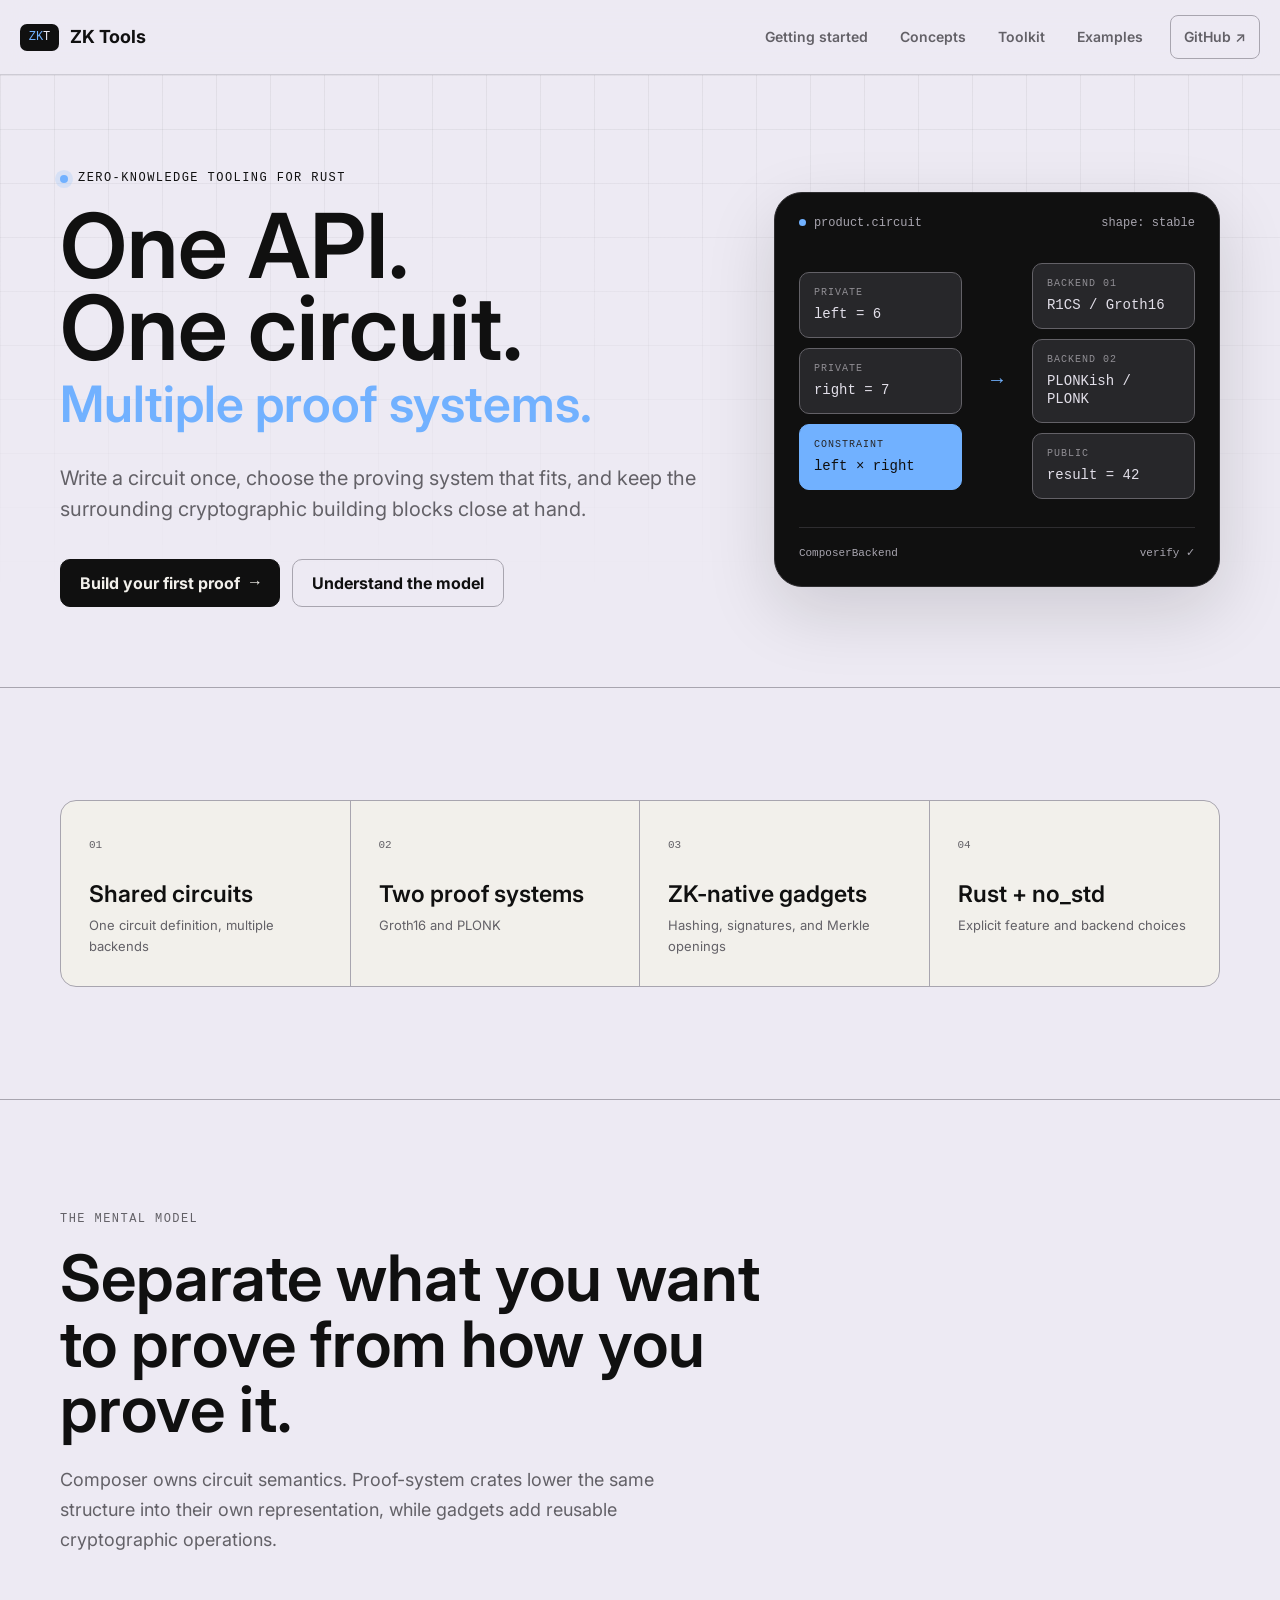
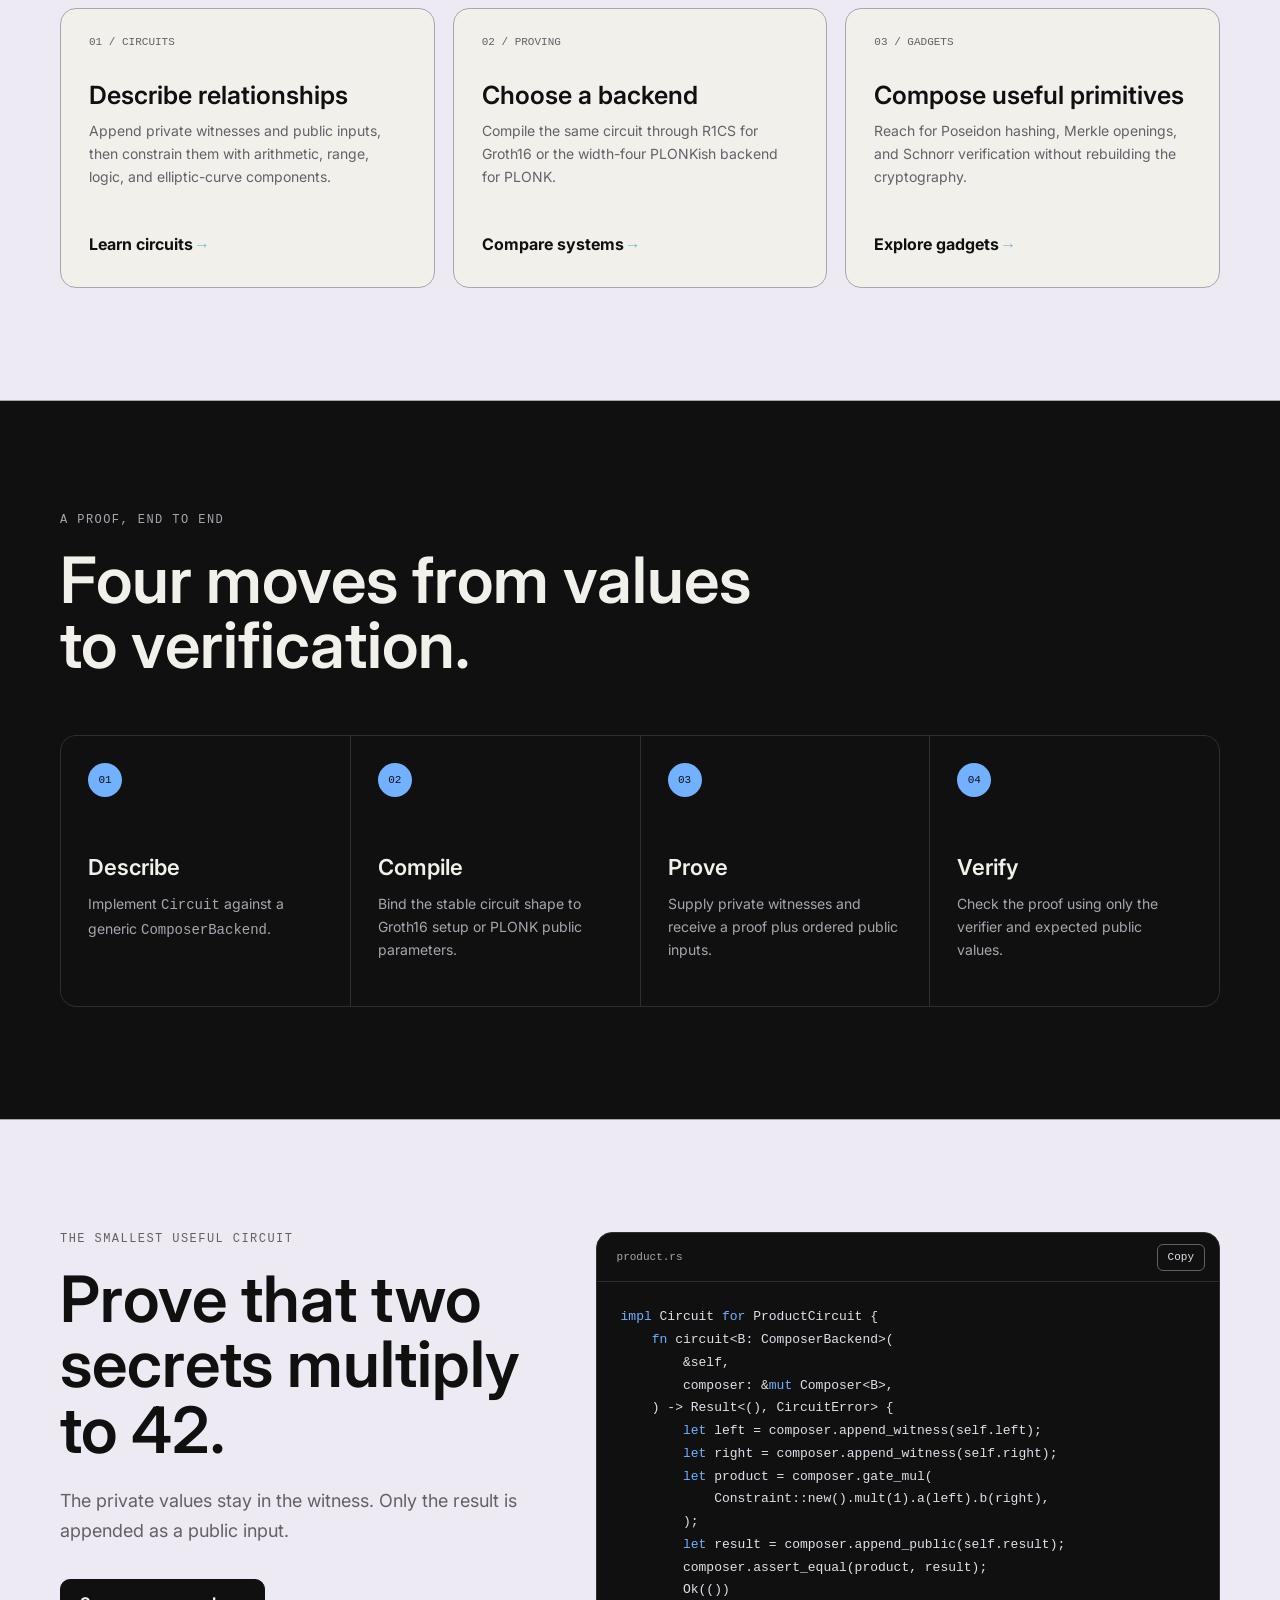
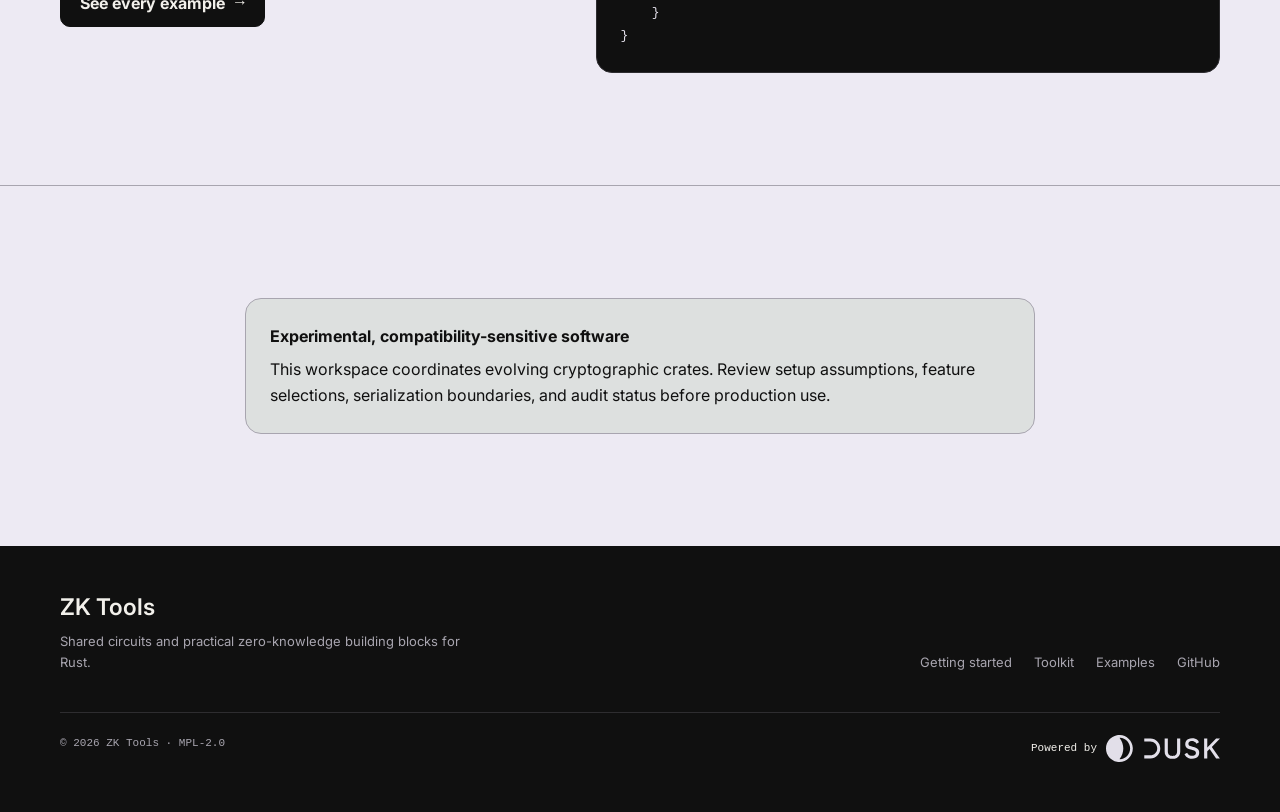
==== website/index.html @ fd23825f "Add first website iteration" ====
<!doctype html>
<html lang="en">
<head>
  <meta charset="utf-8">
  <meta name="viewport" content="width=device-width, initial-scale=1">
  <meta name="theme-color" content="#edeaf3">
  <meta name="description" content="A friendly guide to reusable zero-knowledge circuits, Groth16, PLONK, Poseidon, Merkle trees, and Schnorr signatures in Rust.">
  <meta property="og:title" content="ZK Tools — One API. One circuit. Multiple proof systems.">
  <meta property="og:description" content="Build reusable zero-knowledge circuits in Rust and prove them with Groth16 or PLONK.">
  <meta property="og:type" content="website">
  <meta property="og:url" content="https://dusk-network.github.io/zk-tools/">
  <meta name="twitter:card" content="summary">
  <title>ZK Tools — Zero-knowledge building blocks for Rust</title>
  <link rel="canonical" href="https://dusk-network.github.io/zk-tools/">
  <link rel="stylesheet" href="assets/styles.css">
  <script src="assets/site.js" defer></script>
</head>
<body>
  <a class="skip-link" href="#content">Skip to content</a>
  <header class="site-header">
    <div class="nav-wrap">
      <a class="wordmark" href="./" aria-label="ZK Tools home"><span class="wordmark-mark">ZK<span class="wordmark-t">T</span></span> ZK Tools</a>
      <button class="menu-button" type="button" aria-label="Open navigation" aria-expanded="false" data-menu-button>Menu</button>
      <nav class="site-nav" aria-label="Main navigation" data-navigation>
        <a href="guide/">Getting started</a>
        <a href="concepts/">Concepts</a>
        <a href="toolkit/">Toolkit</a>
        <a href="examples/">Examples</a>
        <a class="nav-github" href="https://github.com/dusk-network/zk-tools">GitHub ↗</a>
      </nav>
    </div>
  </header>

  <main id="content">
    <section class="hero">
      <div class="container hero-grid">
        <div>
          <p class="eyebrow"><span class="pulse"></span> Zero-knowledge tooling for Rust</p>
          <h1><span>One API.</span><span>One circuit.</span><span class="hero-accent">Multiple proof systems.</span></h1>
          <p class="hero-copy">Write a circuit once, choose the proving system that fits, and keep the surrounding cryptographic building blocks close at hand.</p>
          <div class="hero-actions">
            <a class="button button-primary" href="guide/">Build your first proof <span class="arrow">→</span></a>
            <a class="button button-ghost" href="concepts/">Understand the model</a>
          </div>
        </div>

        <div class="circuit-card" aria-label="Circuit compilation diagram">
          <div class="circuit-toolbar"><span><span class="status-dot"></span>product.circuit</span><span>shape: stable</span></div>
          <div class="circuit-flow">
            <div class="flow-stack">
              <div class="node"><small>private</small><strong>left = 6</strong></div>
              <div class="node"><small>private</small><strong>right = 7</strong></div>
              <div class="node node-accent"><small>constraint</small><strong>left × right</strong></div>
            </div>
            <div class="flow-arrow">→</div>
            <div class="flow-stack">
              <div class="node"><small>backend 01</small><strong>R1CS / Groth16</strong></div>
              <div class="node"><small>backend 02</small><strong>PLONKish / PLONK</strong></div>
              <div class="node"><small>public</small><strong>result = 42</strong></div>
            </div>
          </div>
          <div class="circuit-footer"><span>ComposerBackend</span><span>verify ✓</span></div>
        </div>
      </div>
    </section>

    <section class="section">
      <div class="container">
        <div class="metric-strip" aria-label="Project overview">
          <div class="metric"><span class="metric-index">01</span><span class="metric-value">Shared circuits</span><span class="metric-label">One circuit definition, multiple backends</span></div>
          <div class="metric"><span class="metric-index">02</span><span class="metric-value">Two proof systems</span><span class="metric-label">Groth16 and PLONK</span></div>
          <div class="metric"><span class="metric-index">03</span><span class="metric-value">ZK-native gadgets</span><span class="metric-label">Hashing, signatures, and Merkle openings</span></div>
          <div class="metric"><span class="metric-index">04</span><span class="metric-value">Rust + no_std</span><span class="metric-label">Explicit feature and backend choices</span></div>
        </div>
      </div>
    </section>

    <section class="section">
      <div class="container">
        <p class="section-kicker">The mental model</p>
        <h2 class="section-title">Separate what you want to prove from how you prove it.</h2>
        <p class="section-lede">Composer owns circuit semantics. Proof-system crates lower the same structure into their own representation, while gadgets add reusable cryptographic operations.</p>
        <div class="card-grid">
          <article class="card"><span class="card-number">01 / CIRCUITS</span><h3>Describe relationships</h3><p>Append private witnesses and public inputs, then constrain them with arithmetic, range, logic, and elliptic-curve components.</p><a class="card-link" href="concepts/#circuits">Learn circuits <span>→</span></a></article>
          <article class="card"><span class="card-number">02 / PROVING</span><h3>Choose a backend</h3><p>Compile the same circuit through R1CS for Groth16 or the width-four PLONKish backend for PLONK.</p><a class="card-link" href="toolkit/#proof-systems">Compare systems <span>→</span></a></article>
          <article class="card"><span class="card-number">03 / GADGETS</span><h3>Compose useful primitives</h3><p>Reach for Poseidon hashing, Merkle openings, and Schnorr verification without rebuilding the cryptography.</p><a class="card-link" href="toolkit/#gadgets">Explore gadgets <span>→</span></a></article>
        </div>
      </div>
    </section>

    <section class="section section-dark">
      <div class="container">
        <p class="section-kicker">A proof, end to end</p>
        <h2 class="section-title">Four moves from values to verification.</h2>
        <div class="steps">
          <article class="step"><span class="step-index">01</span><h3>Describe</h3><p>Implement <code>Circuit</code> against a generic <code>ComposerBackend</code>.</p></article>
          <article class="step"><span class="step-index">02</span><h3>Compile</h3><p>Bind the stable circuit shape to Groth16 setup or PLONK public parameters.</p></article>
          <article class="step"><span class="step-index">03</span><h3>Prove</h3><p>Supply private witnesses and receive a proof plus ordered public inputs.</p></article>
          <article class="step"><span class="step-index">04</span><h3>Verify</h3><p>Check the proof using only the verifier and expected public values.</p></article>
        </div>
      </div>
    </section>

    <section class="section">
      <div class="container split">
        <div>
          <p class="section-kicker">The smallest useful circuit</p>
          <h2 class="section-title">Prove that two secrets multiply to 42.</h2>
          <p class="section-lede">The private values stay in the witness. Only the result is appended as a public input.</p>
          <div class="hero-actions"><a class="button button-primary" href="examples/">See every example <span class="arrow">→</span></a></div>
        </div>
        <div class="code-block">
          <div class="code-head"><span>product.rs</span><button class="copy-button" type="button" data-copy>Copy</button></div>
          <pre><code><span class="syntax-key">impl</span> Circuit <span class="syntax-key">for</span> ProductCircuit {
    <span class="syntax-key">fn</span> circuit&lt;B: ComposerBackend&gt;(
        &amp;self,
        composer: &amp;<span class="syntax-key">mut</span> Composer&lt;B&gt;,
    ) -&gt; Result&lt;(), CircuitError&gt; {
        <span class="syntax-key">let</span> left = composer.append_witness(self.left);
        <span class="syntax-key">let</span> right = composer.append_witness(self.right);
        <span class="syntax-key">let</span> product = composer.gate_mul(
            Constraint::new().mult(1).a(left).b(right),
        );
        <span class="syntax-key">let</span> result = composer.append_public(self.result);
        composer.assert_equal(product, result);
        Ok(())
    }
}</code></pre>
        </div>
      </div>
    </section>

    <section class="section">
      <div class="narrow">
        <div class="callout"><strong>Experimental, compatibility-sensitive software</strong>This workspace coordinates evolving cryptographic crates. Review setup assumptions, feature selections, serialization boundaries, and audit status before production use.</div>
      </div>
    </section>
  </main>

  <footer class="site-footer">
    <div class="container">
      <div class="footer-grid">
        <div><h2 class="footer-title">ZK Tools</h2><p class="footer-copy">Shared circuits and practical zero-knowledge building blocks for Rust.</p></div>
        <nav class="footer-links" aria-label="Footer navigation"><a href="guide/">Getting started</a><a href="toolkit/">Toolkit</a><a href="examples/">Examples</a><a href="https://github.com/dusk-network/zk-tools">GitHub</a></nav>
      </div>
      <div class="footer-base"><span>© <span data-year>2026</span> ZK Tools · MPL-2.0</span><span class="powered">Powered by <a href="https://dusk.network" aria-label="Dusk"><img src="assets/dusk-logo.svg" alt="Dusk"></a></span></div>
    </div>
  </footer>
</body>
</html>
---- website/assets/styles.css ----
@import url("https://fonts.googleapis.com/css2?family=Inter:wght@400;500;600;700&display=swap");

:root {
  --ink: #101010;
  --muted: #636167;
  --paper: #edeaf3;
  --paper-bright: #f2f0eb;
  --line: #a8a5af;
  --accent: #71b1ff;
  --accent-dark: #7ab6d9;
  --charcoal: #101010;
  --charcoal-soft: #27272a;
  --radius-sm: 8px;
  --radius-md: 16px;
  --radius-lg: 28px;
  --shadow: 0 24px 70px rgba(16, 16, 16, 0.14);
  --display: "Söhne", "Inter", "Helvetica Neue", Arial, sans-serif;
  --body: "Söhne", "Inter", "Helvetica Neue", Arial, sans-serif;
  --mono: ui-monospace, "SFMono-Regular", "SF Mono", Menlo, Consolas, monospace;
}

* { box-sizing: border-box; }
html { scroll-behavior: smooth; }
body { margin: 0; color: var(--ink); background: var(--paper); font-family: var(--body); font-size: 16px; line-height: 1.65; -webkit-font-smoothing: antialiased; }
a { color: inherit; text-decoration-thickness: 1px; text-underline-offset: 4px; }
button { font: inherit; }
code, pre { font-family: var(--mono); }

.skip-link { position: fixed; left: 16px; top: -80px; z-index: 100; padding: 10px 14px; background: var(--accent); color: var(--ink); border-radius: var(--radius-sm); transition: top 160ms ease; }
.skip-link:focus { top: 16px; }
.site-header { position: sticky; top: 0; z-index: 50; background: rgba(237, 234, 243, 0.92); border-bottom: 1px solid rgba(16, 16, 16, 0.14); backdrop-filter: blur(16px); }
.nav-wrap { width: min(1240px, calc(100% - 40px)); min-height: 74px; margin: 0 auto; display: flex; align-items: center; justify-content: space-between; gap: 28px; }
.wordmark { display: inline-flex; align-items: center; gap: 11px; font-family: var(--display); font-size: 18px; font-weight: 700; letter-spacing: 0; text-decoration: none; }
.wordmark-mark { min-width: 39px; height: 27px; padding: 0 6px; display: inline-flex; align-items: center; justify-content: center; background: var(--ink); color: var(--accent); border-radius: 7px; font: 500 12px/1 var(--mono); }
.wordmark-t { color: var(--paper); }
.site-nav { display: flex; align-items: center; gap: 6px; }
.site-nav a { padding: 9px 13px; color: var(--muted); border-radius: 8px; font-size: 14px; font-weight: 600; text-decoration: none; }
.site-nav a:hover, .site-nav a[aria-current="page"] { color: var(--ink); background: rgba(21, 24, 20, 0.06); }
.nav-github { border: 1px solid var(--line); margin-left: 8px; }
.menu-button { display: none; width: 42px; height: 42px; border: 1px solid var(--line); border-radius: 9px; background: transparent; cursor: pointer; }

.container { width: min(1160px, calc(100% - 40px)); margin: 0 auto; }
.narrow { width: min(790px, calc(100% - 40px)); margin: 0 auto; }
.section { padding: 112px 0; border-top: 1px solid var(--line); }
.section-dark { color: var(--paper-bright); background: var(--charcoal); }
.section-kicker, .eyebrow { margin: 0 0 18px; color: var(--muted); font: 500 12px/1.3 var(--mono); letter-spacing: .12em; text-transform: uppercase; }
.section-dark .section-kicker { color: #a8a5af; }
.section-title { max-width: 760px; margin: 0; font: 600 clamp(36px, 5vw, 64px)/1.02 var(--display); letter-spacing: 0; }
.section-lede { max-width: 660px; margin: 24px 0 0; color: var(--muted); font-size: 18px; }
.section-dark .section-lede { color: #dde0df; }

.hero { position: relative; overflow: hidden; padding: 96px 0 80px; }
.hero::before { content: ""; position: absolute; inset: 0; pointer-events: none; background-image: linear-gradient(rgba(16,16,16,.055) 1px, transparent 1px), linear-gradient(90deg, rgba(16,16,16,.055) 1px, transparent 1px); background-size: 54px 54px; mask-image: linear-gradient(to bottom, black, transparent 86%); }
.hero-grid { position: relative; display: grid; grid-template-columns: minmax(0, 1.18fr) minmax(370px, .82fr); gap: 72px; align-items: center; }
.hero .eyebrow { display: flex; align-items: center; gap: 10px; color: var(--ink); }
.pulse { width: 8px; height: 8px; background: var(--accent); border-radius: 50%; box-shadow: 0 0 0 5px rgba(113,177,255,.18); }
.hero h1 { max-width: 800px; margin: 0; font: 600 clamp(54px, 7vw, 92px)/.92 var(--display); letter-spacing: 0; }
.hero h1 span { display: block; color: var(--ink); }
.hero h1 .hero-accent { margin-top: .18em; color: var(--accent); font-size: .56em; line-height: 1.05; }
.hero-copy { max-width: 640px; margin: 32px 0 0; color: var(--muted); font-size: 20px; line-height: 1.55; }
.hero-actions { display: flex; flex-wrap: wrap; gap: 12px; margin-top: 34px; }
.button { display: inline-flex; align-items: center; justify-content: center; gap: 10px; min-height: 48px; padding: 0 19px; border: 1px solid var(--ink); border-radius: 10px; font-weight: 700; text-decoration: none; transition: transform 160ms ease, box-shadow 160ms ease, background 160ms ease; }
.button:hover { transform: translateY(-2px); box-shadow: 0 9px 24px rgba(16,16,16,.12); }
.button-primary { background: var(--ink); color: var(--paper-bright); }
.button-accent { background: var(--accent); color: var(--ink); border-color: var(--accent); }
.button-ghost { border-color: var(--line); }
.arrow { font-family: var(--mono); }

.circuit-card { position: relative; padding: 24px; color: #e2dfe9; background: var(--charcoal); border: 1px solid #2e2d30; border-radius: var(--radius-lg); box-shadow: var(--shadow); }
.circuit-toolbar { display: flex; justify-content: space-between; align-items: center; margin-bottom: 34px; color: #a8a5af; font: 12px/1 var(--mono); }
.status-dot { display: inline-block; width: 7px; height: 7px; margin-right: 8px; background: var(--accent); border-radius: 50%; }
.circuit-flow { display: grid; grid-template-columns: 1fr 46px 1fr; gap: 12px; align-items: center; }
.flow-stack { display: grid; gap: 10px; }
.node { padding: 14px; border: 1px solid #636167; border-radius: 10px; background: var(--charcoal-soft); }
.node small { display: block; color: #908e94; font: 10px/1.2 var(--mono); text-transform: uppercase; letter-spacing: .1em; }
.node strong { display: block; margin-top: 6px; font: 500 14px/1.3 var(--mono); }
.node-accent { color: var(--ink); background: var(--accent); border-color: var(--accent); }
.node-accent small { color: #27272a; }
.flow-arrow { color: var(--accent); text-align: center; font: 20px/1 var(--mono); }
.circuit-footer { display: flex; justify-content: space-between; margin-top: 28px; padding-top: 18px; color: #a8a5af; border-top: 1px solid #2e2d30; font: 11px/1.4 var(--mono); }

.metric-strip { display: grid; grid-template-columns: repeat(4, 1fr); border: 1px solid var(--line); border-radius: var(--radius-md); overflow: hidden; background: var(--paper-bright); }
.metric { min-height: 150px; padding: 28px; border-right: 1px solid var(--line); }
.metric:last-child { border-right: 0; }
.metric-index { color: var(--muted); font: 11px/1 var(--mono); }
.metric-value { display: block; margin-top: 25px; font: 600 23px/1.15 var(--display); letter-spacing: 0; }
.metric-label { display: block; margin-top: 8px; color: var(--muted); font-size: 13px; }

.card-grid { display: grid; grid-template-columns: repeat(3, 1fr); gap: 18px; margin-top: 54px; }
.card { min-height: 280px; padding: 28px; display: flex; flex-direction: column; background: var(--paper-bright); border: 1px solid var(--line); border-radius: var(--radius-md); transition: transform 180ms ease, box-shadow 180ms ease; }
.card:hover { transform: translateY(-4px); box-shadow: 0 18px 40px rgba(24,28,23,.08); }
.card-number { color: var(--muted); font: 11px/1 var(--mono); }
.card h3 { margin: 34px 0 10px; font: 600 25px/1.05 var(--display); letter-spacing: 0; }
.card p { margin: 0; color: var(--muted); font-size: 14px; }
.card-link { margin-top: auto; padding-top: 28px; font-weight: 700; text-decoration: none; }
.card-link span { color: var(--accent-dark); font-family: var(--mono); }

.steps { display: grid; grid-template-columns: repeat(4, 1fr); gap: 1px; margin-top: 58px; background: #2e2d30; border: 1px solid #2e2d30; border-radius: var(--radius-md); overflow: hidden; }
.step { min-height: 270px; padding: 27px; background: var(--charcoal); }
.step-index { display: inline-grid; place-items: center; width: 34px; height: 34px; color: var(--ink); background: var(--accent); border-radius: 50%; font: 500 11px/1 var(--mono); }
.step h3 { margin: 58px 0 12px; font: 600 22px/1.1 var(--display); }
.step p { margin: 0; color: #a8a5af; font-size: 14px; }

.code-block { position: relative; overflow: hidden; color: #e2dfe9; background: #101010; border: 1px solid #2e2d30; border-radius: var(--radius-md); }
.code-head { min-height: 49px; padding: 0 14px 0 20px; display: flex; align-items: center; justify-content: space-between; color: #a8a5af; border-bottom: 1px solid #2e2d30; font: 11px/1 var(--mono); }
.copy-button { padding: 7px 10px; color: #e2dfe9; background: transparent; border: 1px solid #636167; border-radius: 6px; cursor: pointer; }
.copy-button:hover, .copy-button[data-copied] { color: var(--ink); background: var(--accent); border-color: var(--accent); }
pre { margin: 0; padding: 24px; overflow-x: auto; font-size: 13px; line-height: 1.75; tab-size: 4; }
.syntax-key { color: #71b1ff; }
.syntax-type { color: #7ab6d9; }
.syntax-comment { color: #908e94; }
.syntax-string { color: #e2dfe9; }

.split { display: grid; grid-template-columns: .85fr 1.15fr; gap: 74px; align-items: start; }
.callout { padding: 24px; background: #dde0df; border: 1px solid #a8a5af; border-radius: var(--radius-md); }
.callout strong { display: block; margin-bottom: 7px; font-family: var(--display); }

.page-hero { padding: 80px 0 64px; }
.breadcrumbs { margin: 0 0 28px; color: var(--muted); font: 12px/1 var(--mono); }
.breadcrumbs a { text-decoration: none; }
.page-hero h1 { max-width: 900px; margin: 0; font: 600 clamp(48px, 7vw, 82px)/.95 var(--display); letter-spacing: 0; }
.page-hero p { max-width: 680px; margin: 26px 0 0; color: var(--muted); font-size: 20px; }
.docs-layout { display: grid; grid-template-columns: 220px minmax(0, 760px); gap: 80px; align-items: start; padding: 64px 0 120px; }
.docs-sidebar { position: sticky; top: 106px; }
.docs-sidebar strong { display: block; margin-bottom: 14px; font: 600 13px/1 var(--display); }
.docs-sidebar a { display: block; padding: 7px 0; color: var(--muted); font-size: 13px; text-decoration: none; }
.docs-sidebar a:hover { color: var(--ink); }
.docs-content h2 { margin: 72px 0 18px; font: 600 38px/1.08 var(--display); letter-spacing: 0; }
.docs-content h2:first-child { margin-top: 0; }
.docs-content h3 { margin: 38px 0 12px; font: 600 23px/1.15 var(--display); letter-spacing: 0; }
.docs-content p, .docs-content li { color: #2e2d30; }
.docs-content li + li { margin-top: 8px; }
.docs-content .code-block { margin: 24px 0 32px; }
.docs-content .callout { margin: 28px 0; }
.inline-code { padding: 2px 6px; color: var(--ink); background: #e2dfe9; border-radius: 5px; font: 13px/1.5 var(--mono); }
.doc-next { display: flex; justify-content: space-between; gap: 20px; margin-top: 80px; padding-top: 28px; border-top: 1px solid var(--line); }
.doc-next a { font-weight: 700; text-decoration: none; }

.tool-list { margin-top: 42px; border-top: 1px solid var(--line); }
.tool-row { display: grid; grid-template-columns: 46px 210px 1fr auto; gap: 20px; align-items: center; padding: 24px 0; border-bottom: 1px solid var(--line); }
.tool-index { color: var(--muted); font: 11px/1 var(--mono); }
.tool-name { font: 600 18px/1.2 var(--display); }
.tool-desc { color: var(--muted); font-size: 14px; }
.tag { display: inline-flex; padding: 5px 8px; color: #27272a; background: #dde0df; border-radius: 5px; font: 10px/1 var(--mono); text-transform: uppercase; letter-spacing: .08em; }
.tabs { margin-top: 30px; }
.tab-list { display: flex; flex-wrap: wrap; gap: 8px; margin-bottom: 12px; }
.tab-list button { padding: 9px 13px; color: var(--muted); background: transparent; border: 1px solid var(--line); border-radius: 8px; cursor: pointer; }
.tab-list button[aria-selected="true"] { color: var(--ink); background: var(--accent); border-color: var(--accent-dark); }
[hidden] { display: none !important; }

.site-footer { padding: 50px 0; color: #a8a5af; background: #101010; }
.footer-grid { display: grid; grid-template-columns: 1fr auto; gap: 30px; align-items: end; }
.footer-title { margin: 0; color: var(--paper-bright); font: 600 23px/1 var(--display); letter-spacing: 0; }
.footer-copy { max-width: 430px; margin: 12px 0 0; font-size: 13px; }
.footer-links { display: flex; gap: 22px; font-size: 13px; }
.footer-links a { text-decoration: none; }
.footer-base { display: flex; justify-content: space-between; margin-top: 38px; padding-top: 22px; border-top: 1px solid #2e2d30; font: 11px/1.5 var(--mono); }
.powered { display: inline-flex; align-items: center; gap: 9px; color: var(--paper-bright); }
.powered a { display: inline-flex; color: var(--accent); }
.powered img { display: block; width: 114px; height: auto; }

@media (max-width: 900px) {
  .menu-button { display: inline-grid; place-items: center; }
  .site-nav { display: none; position: absolute; inset: 74px 20px auto; padding: 12px; background: var(--paper-bright); border: 1px solid var(--line); border-radius: 12px; box-shadow: var(--shadow); }
  .site-nav[data-open] { display: grid; }
  .nav-github { margin-left: 0; }
  .hero-grid, .split { grid-template-columns: 1fr; }
  .hero-grid { gap: 50px; }
  .circuit-card { max-width: 620px; }
  .card-grid { grid-template-columns: repeat(2, 1fr); }
  .metric-strip, .steps { grid-template-columns: repeat(2, 1fr); }
  .metric:nth-child(2) { border-right: 0; }
  .metric:nth-child(-n+2) { border-bottom: 1px solid var(--line); }
  .docs-layout { grid-template-columns: 1fr; gap: 32px; }
  .docs-sidebar { position: static; display: none; }
}

@media (max-width: 620px) {
  .nav-wrap, .container, .narrow { width: min(100% - 28px, 1160px); }
  .section { padding: 80px 0; }
  .hero { padding-top: 70px; }
  .hero h1 { font-size: clamp(52px, 18vw, 78px); }
  .hero-copy { font-size: 18px; }
  .circuit-flow { grid-template-columns: 1fr; }
  .flow-arrow { transform: rotate(90deg); }
  .card-grid, .metric-strip, .steps { grid-template-columns: 1fr; }
  .metric, .metric:nth-child(2) { border-right: 0; border-bottom: 1px solid var(--line); }
  .metric:last-child { border-bottom: 0; }
  .tool-row { grid-template-columns: 34px 1fr; }
  .tool-desc { grid-column: 2; }
  .tool-row .tag { grid-column: 2; justify-self: start; }
  .footer-grid { grid-template-columns: 1fr; }
  .footer-links { flex-wrap: wrap; }
  .footer-base { display: grid; gap: 10px; }
  .doc-next { flex-direction: column; }
}

@media (prefers-reduced-motion: reduce) {
  html { scroll-behavior: auto; }
  *, *::before, *::after { transition-duration: .01ms !important; }
}
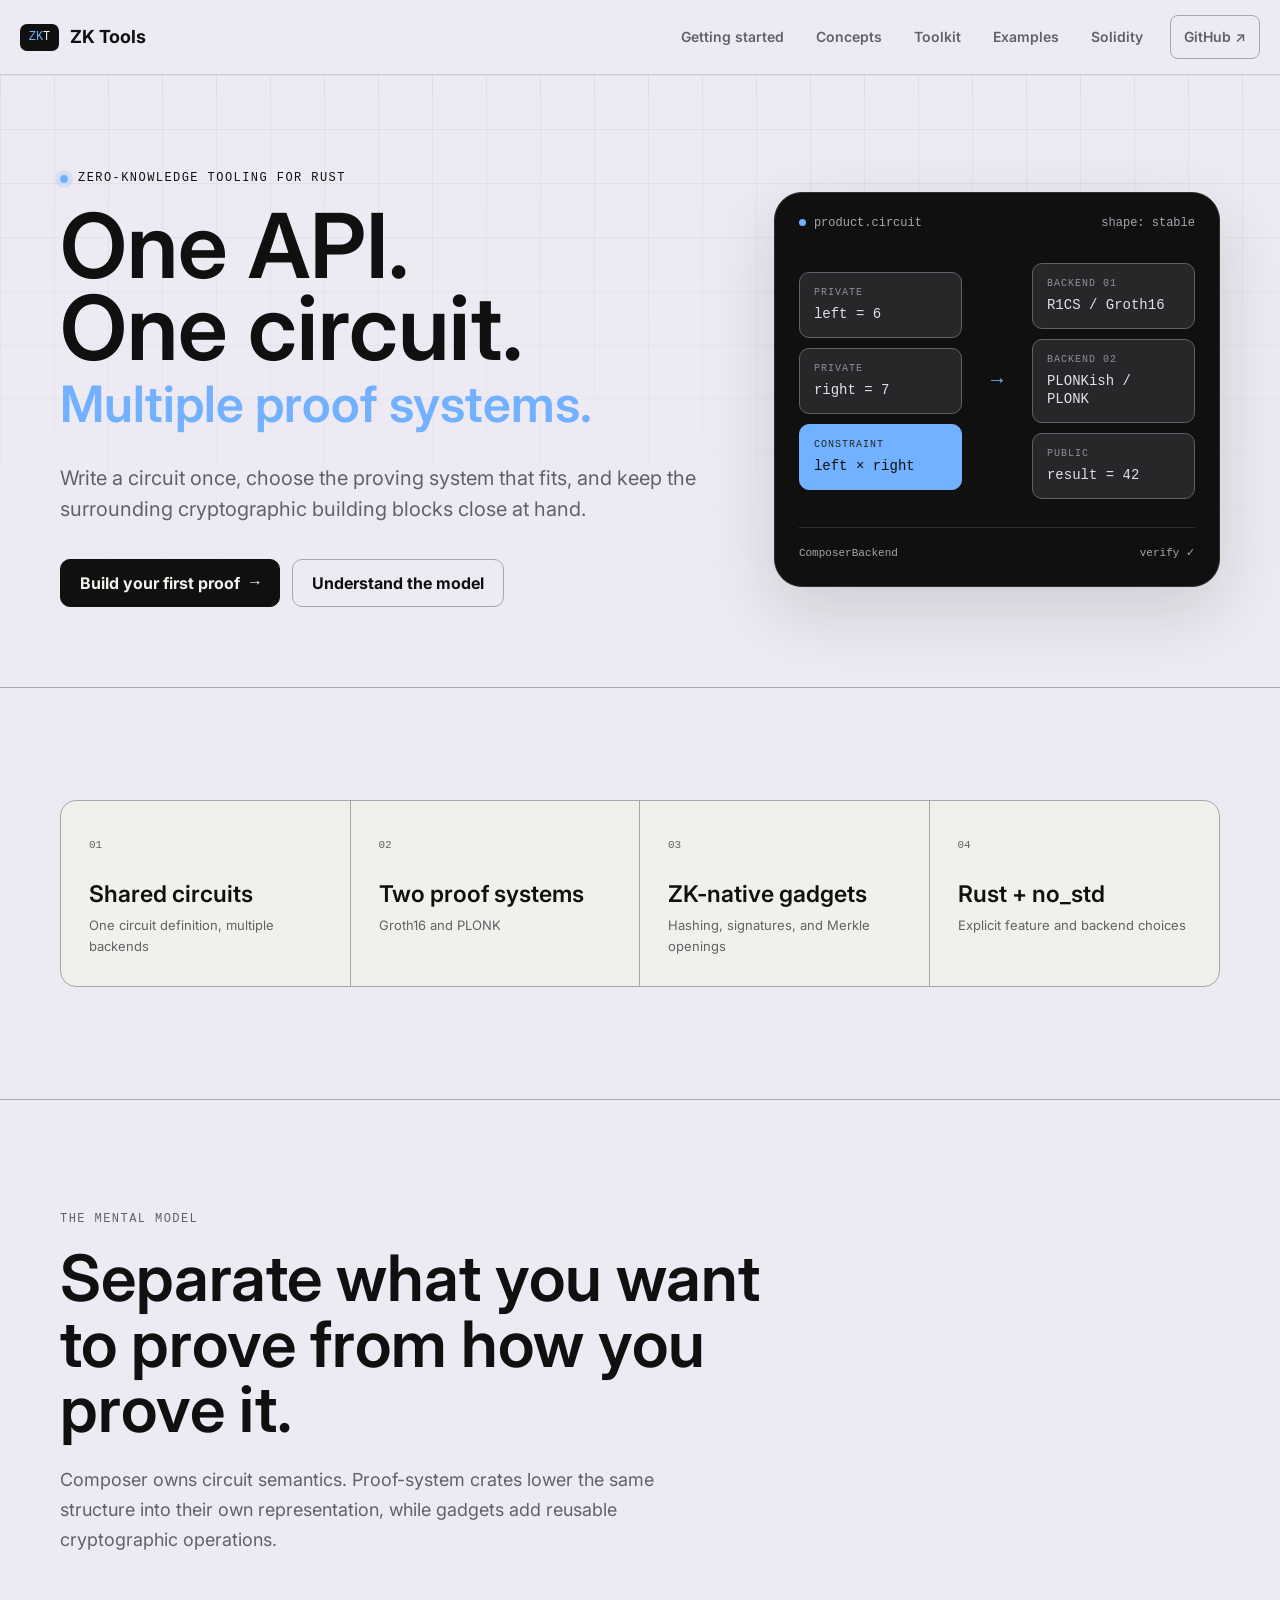
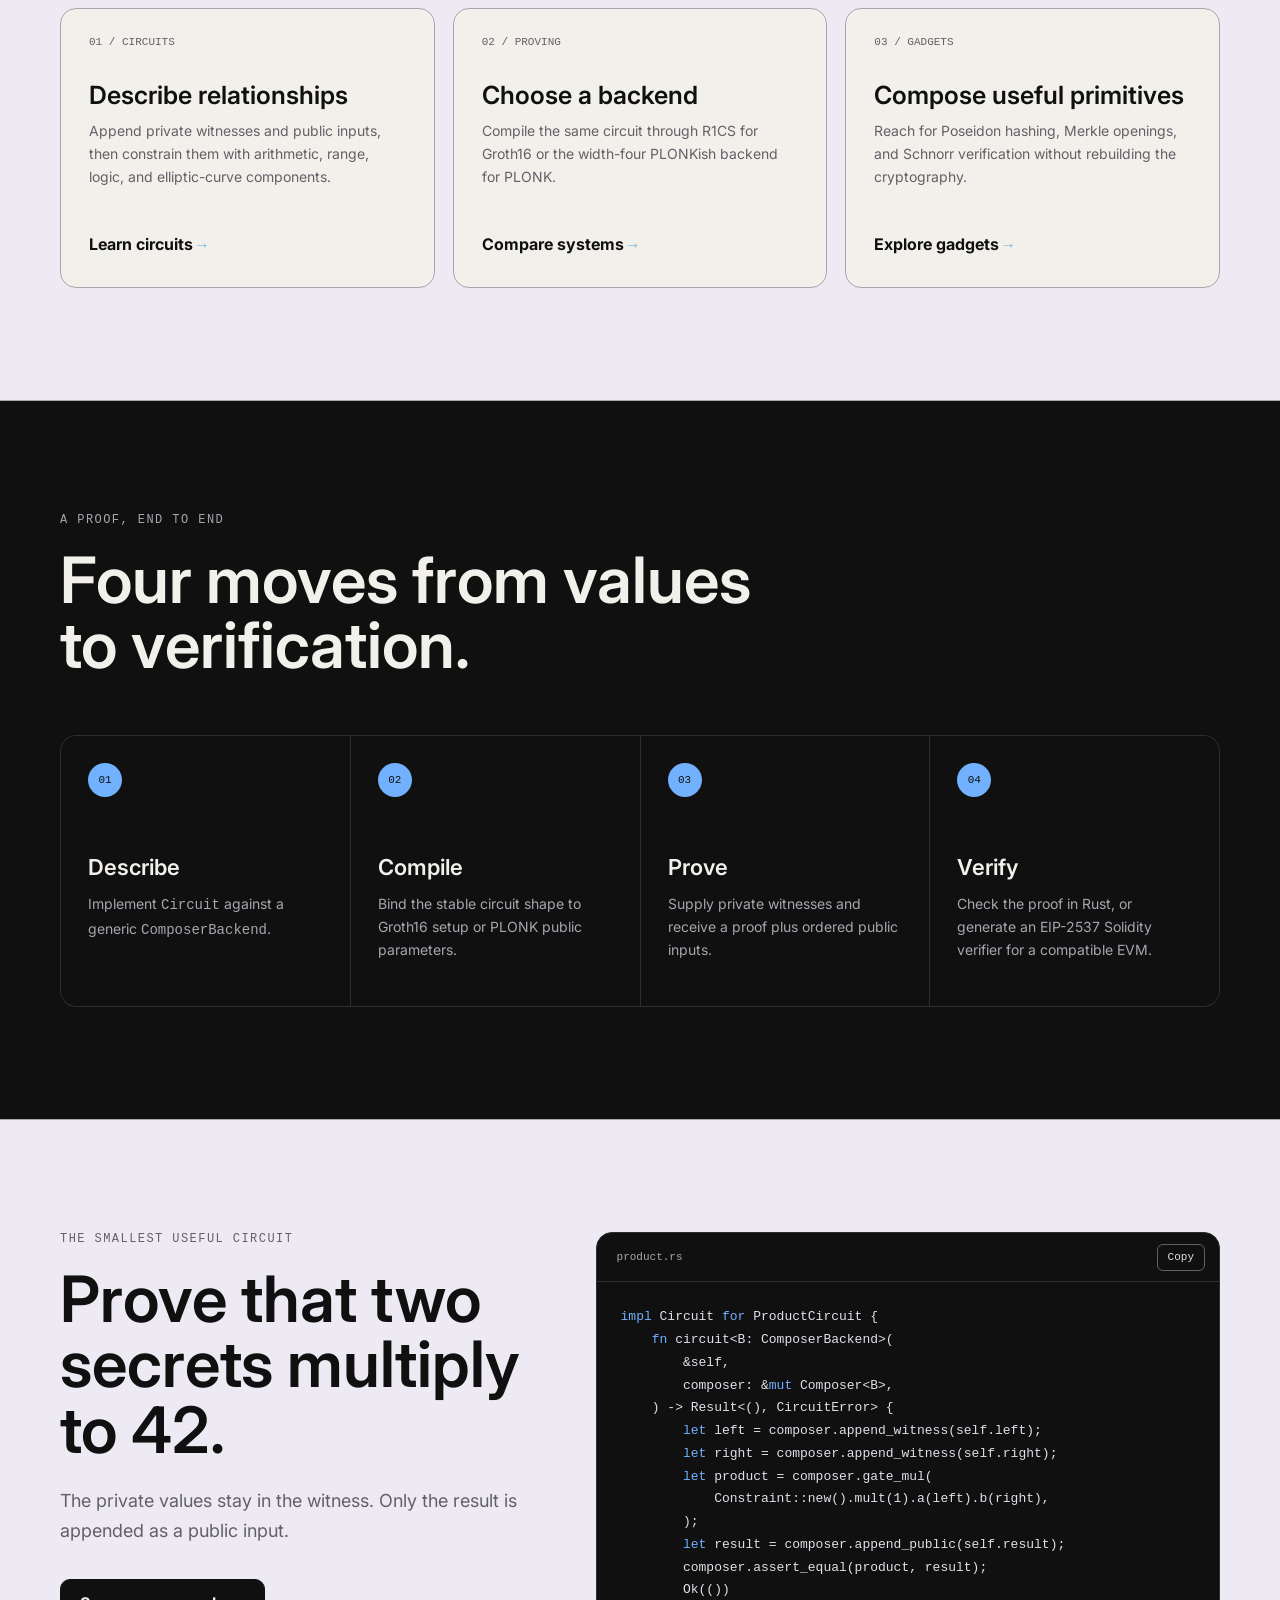
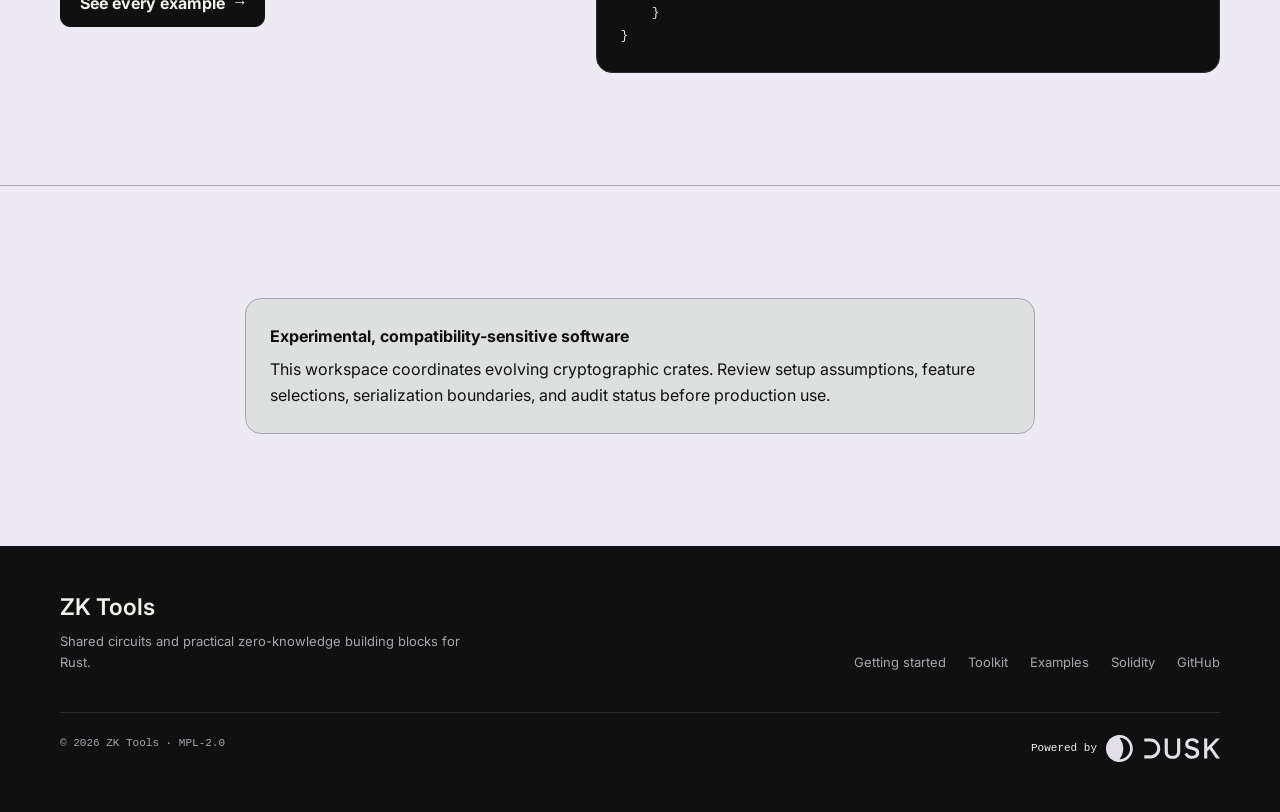
==== commit 454d4eb5: "website: Document Solidity" ====
--- a/website/index.html
+++ b/website/index.html
@@ -26,6 +26,7 @@
         <a href="concepts/">Concepts</a>
         <a href="toolkit/">Toolkit</a>
         <a href="examples/">Examples</a>
+        <a href="solidity/">Solidity</a>
         <a class="nav-github" href="https://github.com/dusk-network/zk-tools">GitHub ↗</a>
       </nav>
     </div>
@@ -96,7 +97,7 @@
           <article class="step"><span class="step-index">01</span><h3>Describe</h3><p>Implement <code>Circuit</code> against a generic <code>ComposerBackend</code>.</p></article>
           <article class="step"><span class="step-index">02</span><h3>Compile</h3><p>Bind the stable circuit shape to Groth16 setup or PLONK public parameters.</p></article>
           <article class="step"><span class="step-index">03</span><h3>Prove</h3><p>Supply private witnesses and receive a proof plus ordered public inputs.</p></article>
-          <article class="step"><span class="step-index">04</span><h3>Verify</h3><p>Check the proof using only the verifier and expected public values.</p></article>
+          <article class="step"><span class="step-index">04</span><h3>Verify</h3><p>Check the proof in Rust, or generate an EIP-2537 Solidity verifier for a compatible EVM.</p></article>
         </div>
       </div>
     </section>
@@ -141,7 +142,7 @@
     <div class="container">
       <div class="footer-grid">
         <div><h2 class="footer-title">ZK Tools</h2><p class="footer-copy">Shared circuits and practical zero-knowledge building blocks for Rust.</p></div>
-        <nav class="footer-links" aria-label="Footer navigation"><a href="guide/">Getting started</a><a href="toolkit/">Toolkit</a><a href="examples/">Examples</a><a href="https://github.com/dusk-network/zk-tools">GitHub</a></nav>
+        <nav class="footer-links" aria-label="Footer navigation"><a href="guide/">Getting started</a><a href="toolkit/">Toolkit</a><a href="examples/">Examples</a><a href="solidity/">Solidity</a><a href="https://github.com/dusk-network/zk-tools">GitHub</a></nav>
       </div>
       <div class="footer-base"><span>© <span data-year>2026</span> ZK Tools · MPL-2.0</span><span class="powered">Powered by <a href="https://dusk.network" aria-label="Dusk"><img src="assets/dusk-logo.svg" alt="Dusk"></a></span></div>
     </div>
